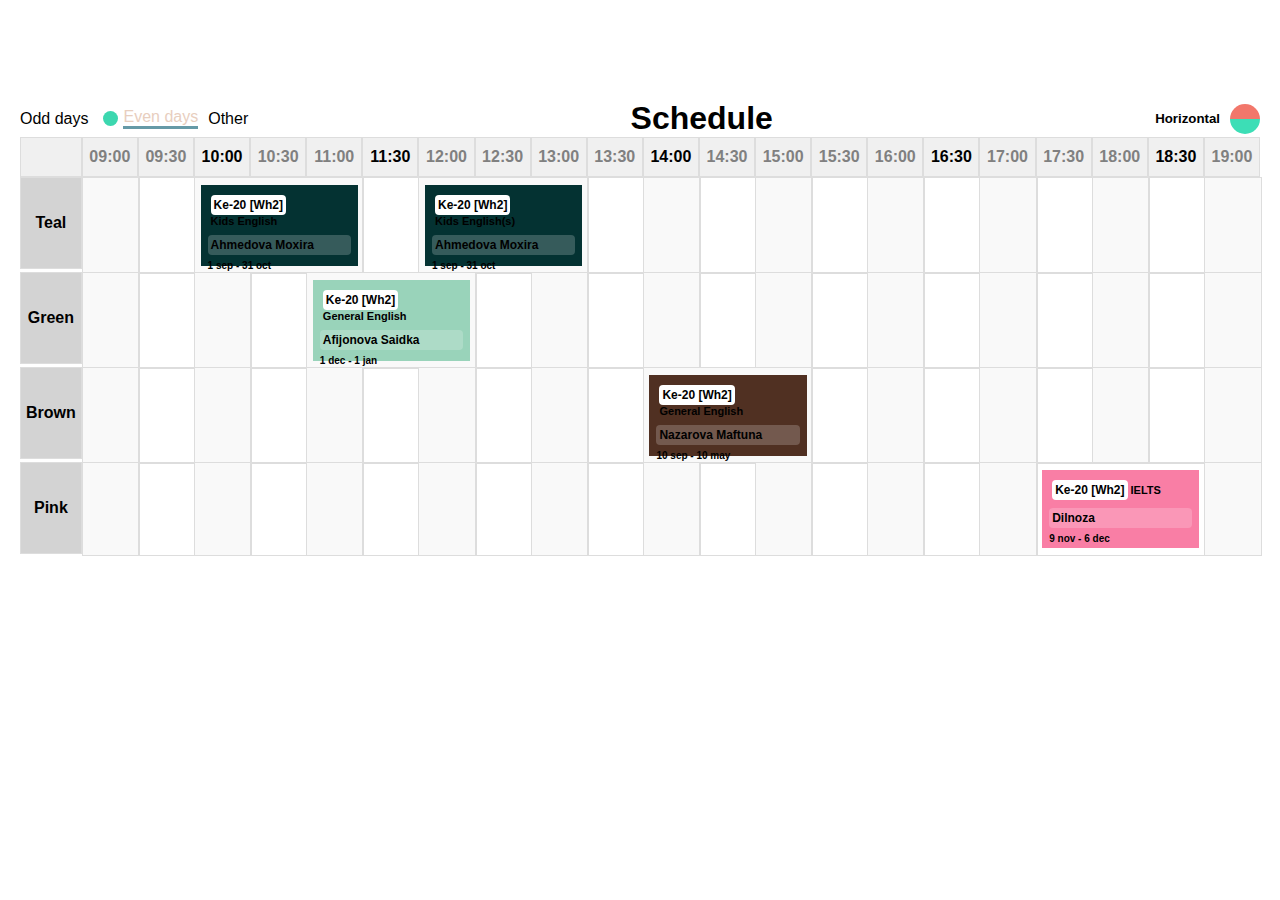
==== index.html @ a78666fe "fix" ====
<!DOCTYPE html>
<html lang="en">

<head>
    <meta charset="UTF-8">
    <meta name="viewport" content="width=device-width, initial-scale=1.0">
    <title>Schedule</title>
    <link rel="stylesheet" href="/style.css">
</head>

<body>
    <div class="header">
        <div class="header-right">
            <span>Odd days</span>
            <div class="even-days">
                <span class="dumaloq"></span>
                <a href="">Even days</a>
            </div>
            <span>Other</span>
        </div>
        <h1>Schedule</h1>
        <div class="horizontal">
            <h5>Horizontal</h5>
            <div class="top-bottom">
                <span class="top"></span>
                <span class="bottom"></span>
            </div>
        </div>
    </div>
    <div id="scheduleTable" class="schedule-container"></div>
    <script src="./app.js"></script>
</body>

</html>
---- style.css ----
*{
    margin: 0px;
    padding: 0px;
}
body {
    font-family: sans-serif;
    margin: 100px 20px;
    top: 50%;
}

#scheduleTable {
    display: grid;
    grid-template-columns: auto repeat(21, 1fr);
    grid-template-rows: auto;
    grid-auto-rows: minmax(50px, auto);
}

.time-header {
    font-weight: bold;
    padding: 5px;
    background-color: #f0f0f0;
    text-align: center;
}

.color-row {
    font-weight: bold;
    background-color: lightgray;
    padding: 5px;
    text-align: center;
}

.event.pink {
    background-color: #f97ea5;
}

.event.green {
    background-color: green;
}

.event.orange {
    background-color: #503022;
}

.event.teal {
    background-color: #043232;
}

.row {
    display: contents;
}

.time-header {
    text-align: center;
    font-weight: bold;
    background-color: #f0f0f0;
    border: 1px solid #ddd;
    padding: 10px 5px;
}

.color-row {
    text-align: center;
    font-weight: bold;
    background-color: lightgray;
    border: 1px solid #ddd;
    display: flex;
    justify-content: center;
    align-items: center;
    height: 80px;
}

.event {
    display: flex;
    justify-content: center;
    align-items: center;
    text-align: center;
    font-size: 12px;
    width: 100%;
    font-weight: bold;
    color: white;
    border: 1px solid #ddd;
    height: 100%;
}

.event:nth-child(even) {
    background-color: #f9f9f9;
}

.time-header.gray {
    color: gray;
}

.time-header.bold {
    font-weight: bold;
    color: black;
}

.inner-div {
    text-align: left;
    padding: 7px;
    font-size: 12px;
    width: 85%;
    height: 70%;
    color: white;
    display: flex;
    flex-direction: column;
    justify-content: space-around;
    gap: 5px;
}

.room-number {
    font-weight: bold;
    display: inline-flex;
    gap: 0px 3px;
    align-items: center;
    flex-wrap: wrap;
    padding: 3px;
}

.event-name {
    font-size: 11px;
    color: black;
}

.teacher-name {
    color: black;
    font-size: 12px;
    border-radius: 4px;
}

.extra-info {
    font-size: 10px;
    color: black;
}

.header-right {
    display: inline-flex;
    gap: 10px;
    align-items: center;
}

.even-days {
    display: flex;
    align-items: center;
    justify-content: space-between;
}

.even-days a {
    text-decoration: none;
    border-bottom: 3px solid #669aa7;
    color: #e8cebe;
}

.dumaloq {
    width: 15px;
    height: 15px;
    border-radius: 50%;
    margin: 5px;
    background-color: #3cd7af;
}

.header {
    display: flex;
    flex-direction: row;
    justify-content: space-between;
}

.horizontal {
    display: inline-flex;
    align-items: center;
    gap: 10px;
}

.top-bottom {
    display: flex;
    flex-direction: column;
    height: 30px;
    width: 30px;
    border-radius: 50%;
    overflow: hidden;
}

.top {
    height: 50%;
    width: 100%;
    background-color: #f2776b;
}

.bottom {
    height: 50%;
    width: 100%;
    background-color: #3cdeb6;
}
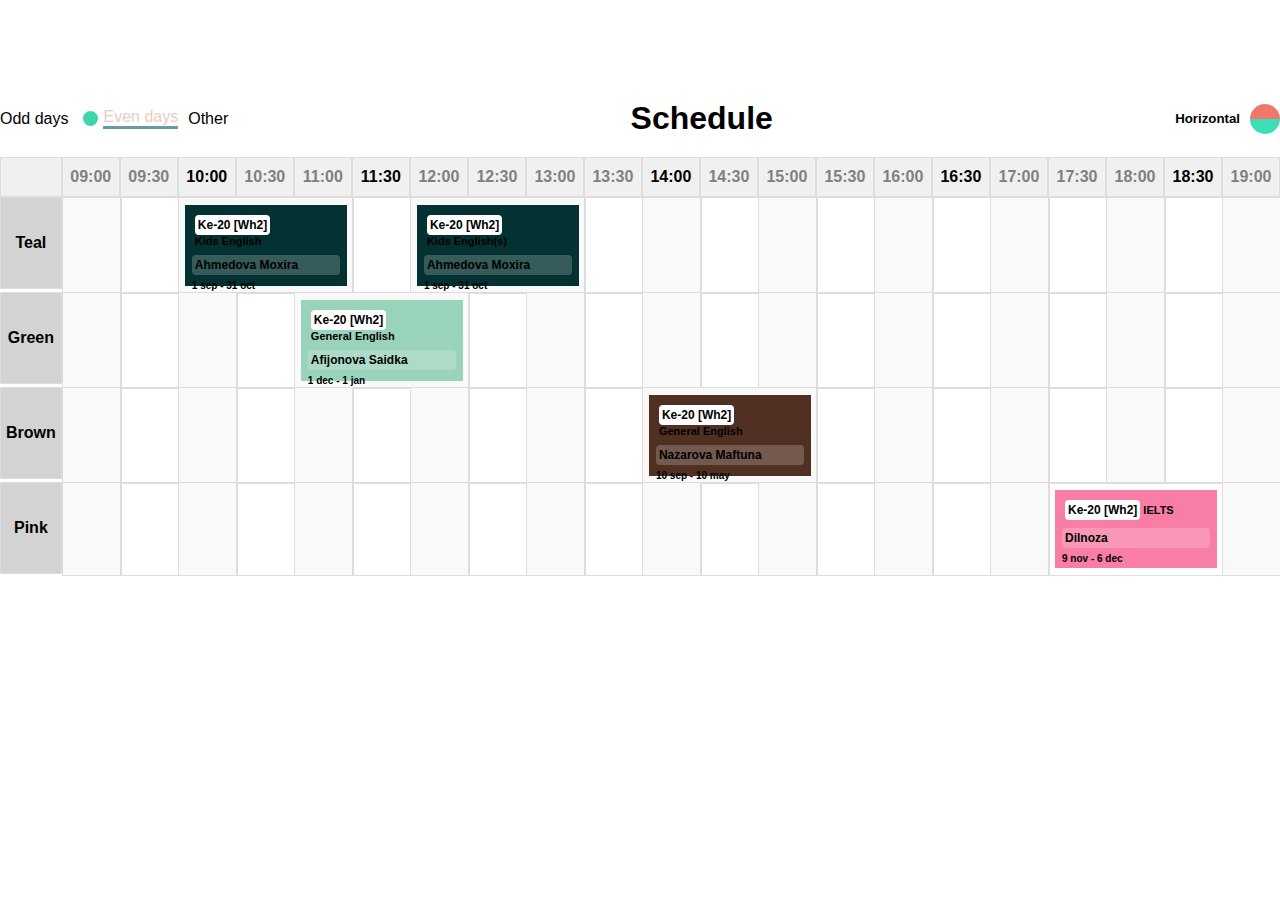
==== commit 4a3eaeb5: "fix" ====
--- a/index.html
+++ b/index.html
@@ -9,25 +9,27 @@
 </head>
 
 <body>
-    <div class="header">
-        <div class="header-right">
-            <span>Odd days</span>
-            <div class="even-days">
-                <span class="dumaloq"></span>
-                <a href="">Even days</a>
+    <div class="container">
+        <div class="header">
+            <div class="header-right">
+                <span>Odd days</span>
+                <div class="even-days">
+                    <span class="dumaloq"></span>
+                    <a href="">Even days</a>
+                </div>
+                <span>Other</span>
             </div>
-            <span>Other</span>
-        </div>
-        <h1>Schedule</h1>
-        <div class="horizontal">
-            <h5>Horizontal</h5>
-            <div class="top-bottom">
-                <span class="top"></span>
-                <span class="bottom"></span>
+            <h1>Schedule</h1>
+            <div class="horizontal">
+                <h5>Horizontal</h5>
+                <div class="top-bottom">
+                    <span class="top"></span>
+                    <span class="bottom"></span>
+                </div>
             </div>
         </div>
+        <div id="scheduleTable" class="schedule-container"></div>
     </div>
-    <div id="scheduleTable" class="schedule-container"></div>
     <script src="./app.js"></script>
 </body>
 
--- a/style.css
+++ b/style.css
@@ -4,8 +4,13 @@
 }
 body {
     font-family: sans-serif;
-    margin: 100px 20px;
+    margin: 100px auto;
     top: 50%;
+    width: 100%;
+    max-width: 1500px;
+}
+.container{
+width: 100%;
 }
 
 #scheduleTable {
@@ -131,7 +136,9 @@
     font-size: 10px;
     color: black;
 }
-
+.header{
+    margin-bottom: 20px;
+}
 .header-right {
     display: inline-flex;
     gap: 10px;
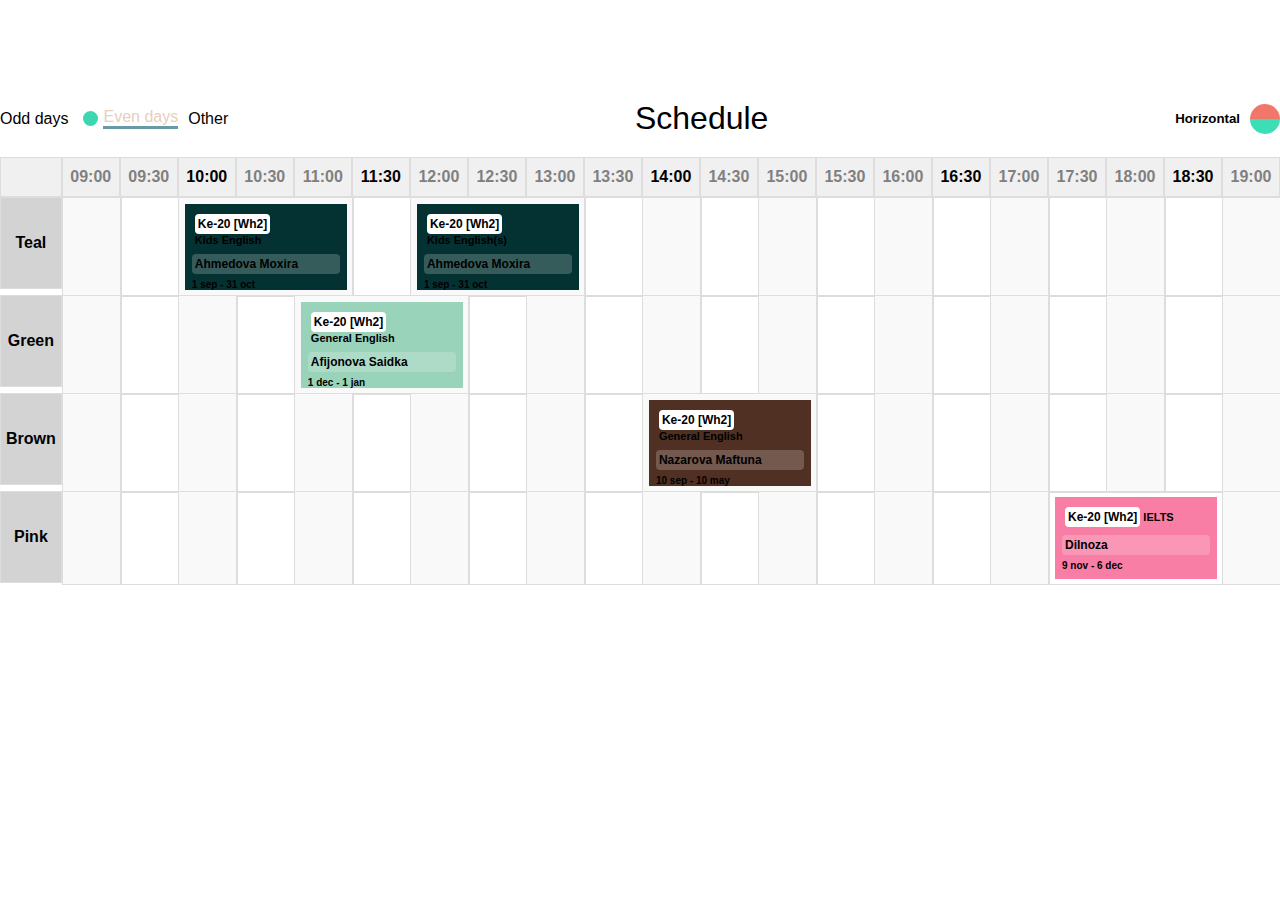
==== commit 605b6ce5: "fix" ====
--- a/index.html
+++ b/index.html
@@ -19,7 +19,7 @@
                 </div>
                 <span>Other</span>
             </div>
-            <h1>Schedule</h1>
+            <h1 class="title">Schedule</h1>
             <div class="horizontal">
                 <h5>Horizontal</h5>
                 <div class="top-bottom">
--- a/style.css
+++ b/style.css
@@ -98,10 +98,13 @@
     font-weight: bold;
     color: black;
 }
-
+.title{
+    font-family: sans-serif;
+    font-weight: 100;
+}
 .inner-div {
     text-align: left;
-    padding: 7px;
+    padding: 7px 7px 10px 7px;
     font-size: 12px;
     width: 85%;
     height: 70%;
